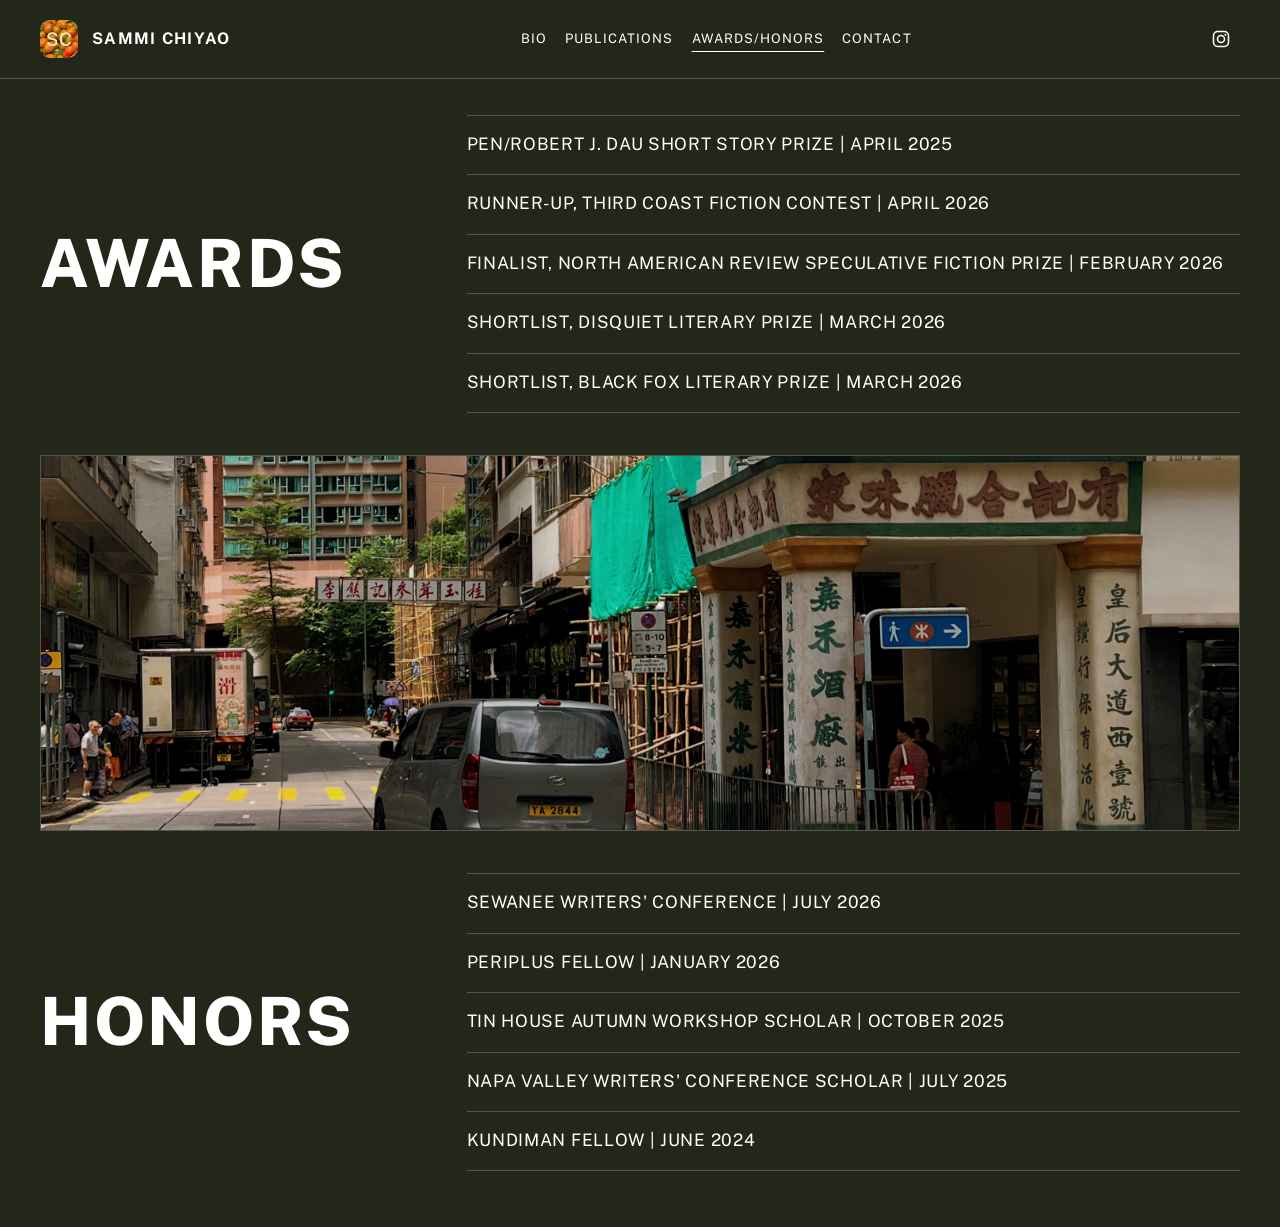
==== awards.html @ 5a01bc6b "Add files via upload" ====
<!DOCTYPE html>
<html lang="en">
  <head>
    <meta charset="utf-8">
    <meta name="viewport" content="width=device-width, initial-scale=1">
    <title>Awards | Sammi Chiyao</title>
    <meta name="description" content="Awards and honors for Sammi Chiyao.">
    <link rel="icon" href="Icon.png?v=20260426h" type="image/png">
    <link rel="shortcut icon" href="Icon.png?v=20260426h" type="image/png">
    <link rel="apple-touch-icon" href="Icon.png?v=20260426h">
    <link rel="preconnect" href="https://fonts.googleapis.com">
    <link rel="preconnect" href="https://fonts.gstatic.com" crossorigin>
    <link
      href="https://fonts.googleapis.com/css2?family=Public+Sans:wght@400;600;800&display=swap"
      rel="stylesheet"
    >
    <link rel="stylesheet" href="styles.css?v=20260426h">
  </head>
  <body>
    <div class="site-shell">
      <header class="topbar">
        <div class="topbar-inner">
          <a class="brand-link" href="index.html">
            <img class="brand-icon" src="Icon.png" alt="SC icon">
            <span><strong>SAMMI CHIYAO</strong></span>
          </a>
          <nav class="topnav" aria-label="Primary">
            <a class="nav-link" href="index.html">BIO</a>
            <a class="nav-link" href="publications.html">PUBLICATIONS</a>
            <a class="nav-link" href="awards.html" aria-current="page">AWARDS/HONORS</a>
            <a class="nav-link" href="contact.html">CONTACT</a>
          </nav>
          <a
            class="social-link"
            href="https://www.instagram.com/sammichiyao/"
            target="_blank"
            rel="noreferrer"
            aria-label="Instagram"
          >
            <svg width="20" height="20" viewBox="0 0 24 24" fill="none" aria-hidden="true">
              <rect x="3" y="3" width="18" height="18" rx="5" stroke="currentColor" stroke-width="1.8"></rect>
              <circle cx="12" cy="12" r="4.2" stroke="currentColor" stroke-width="1.8"></circle>
              <circle cx="17.3" cy="6.8" r="1.2" fill="currentColor"></circle>
            </svg>
          </a>
        </div>
      </header>

      <main class="page awards-page">
        <section class="awards-section">
          <h1 class="section-label">AWARDS</h1>
          <ul class="section-items">
            <li><a href="https://pen.org/twelve-emerging-writers-to-receive-2025-pen-robert-j-dau-short-story-prize/" target="_blank" rel="noreferrer">pen/robert j. dau short story prize</a> | april 2025</li>
            <li><a href="https://thirdcoastmagazine.com/contests/" target="_blank" rel="noreferrer">runner-up, third coast fiction contest</a> | april 2026</li>
            <li><a href="https://northamericanreview.org/open-space/2026/nar-editors/winners-2026-kurt-vonnegut-speculative-fiction-prize" target="_blank" rel="noreferrer">finalist, north american review speculative fiction prize</a> | february 2026</li>
            <li><a href="https://disquietinternational.org/the-program/contests-scholarships/" target="_blank" rel="noreferrer">shortlist, disquiet literary prize</a> | march 2026</li>
            <li><a href="https://blackfoxlitmag.com/contests/" target="_blank" rel="noreferrer">shortlist, black fox literary prize</a> | march 2026</li>
          </ul>
        </section>

        <div class="separator-photo">
          <img src="street1_VSCO.jpg" alt="Street scene">
        </div>

        <section class="awards-section">
          <h2 class="section-label">HONORS</h2>
          <ul class="section-items">
            <li><a href="https://sewaneewriters.org/" target="_blank" rel="noreferrer">sewanee writers' conference</a> | july 2026</li>
            <li><a href="https://lithub.com/announcing-the-2026-class-of-periplus-fellows/" target="_blank" rel="noreferrer">periplus fellow</a> | january 2026</li>
            <li><a href="https://mccormackwritingcenter.org/mccormack-writing-center-residents-and-scholars/" target="_blank" rel="noreferrer">tin house autumn workshop scholar</a> | october 2025</li>
            <li><a href="https://www.napawritersconference.org/" target="_blank" rel="noreferrer">napa valley writers' conference scholar</a> | july 2025</li>
            <li><a href="https://www.kundiman.org/fellows" target="_blank" rel="noreferrer">kundiman fellow</a> | june 2024</li>
          </ul>
        </section>
      </main>
    </div>
  </body>
  </html>
---- styles.css ----
:root {
  --bg: #232719;
  --white: #ffffff;
  --line: rgba(255, 255, 255, 0.22);
  --line-strong: rgba(255, 255, 255, 0.5);
  --content-width: min(1200px, calc(100vw - 40px));
  --nav-height: 78px;
}

*,
*::before,
*::after {
  box-sizing: border-box;
}

html {
  scroll-behavior: smooth;
}

body {
  margin: 0;
  min-height: 100vh;
  background: var(--bg);
  color: var(--white);
  font-family: "Public Sans", sans-serif;
  line-height: 1.35;
}

body,
.topbar,
.site-shell,
.page,
.bio-scroll-page,
.awards-page,
.publications-page,
.contact-page {
  background: var(--bg);
  color: var(--white);
}

img {
  display: block;
  max-width: 100%;
}

a {
  color: inherit;
  text-decoration: none;
}

.site-shell {
  min-height: 100vh;
  background: var(--bg);
}

.topbar {
  position: sticky;
  top: 0;
  z-index: 30;
  background: var(--bg);
  border-bottom: 1px solid var(--line);
}

.topbar-inner {
  width: var(--content-width);
  min-height: var(--nav-height);
  margin: 0 auto;
  display: grid;
  grid-template-columns: auto 1fr auto;
  align-items: center;
  gap: 24px;
}

.brand-link {
  display: inline-flex;
  align-items: center;
  gap: 14px;
  font-size: 1rem;
  font-weight: 800;
  letter-spacing: 0.08em;
  text-transform: uppercase;
}

.brand-link span {
  font-weight: 800;
}

.brand-icon {
  width: 38px;
  height: 38px;
  border-radius: 10px;
}

.topnav {
  display: flex;
  justify-content: center;
  gap: 18px;
  flex-wrap: wrap;
}

.nav-link {
  font-size: 0.82rem;
  font-weight: 400;
  letter-spacing: 0.08em;
  text-transform: uppercase;
}

.nav-link[aria-current="page"] {
  text-decoration: underline;
  text-underline-offset: 8px;
}

.social-link {
  width: 38px;
  height: 38px;
  display: inline-grid;
  place-items: center;
}

.page {
  width: var(--content-width);
  margin: 0 auto;
}

.bio-scroll-page {
  width: 100%;
}

.bio-hero {
  position: relative;
  width: 100%;
  background: var(--bg);
}

.bio-hero-media {
  position: relative;
  width: 100%;
}

.bio-hero-media img {
  width: 100%;
  height: auto;
  object-fit: contain;
}

.bio-hero-copy {
  position: absolute;
  left: 20px;
  right: auto;
  bottom: clamp(4.5rem, 5vh, 5.5rem);
  z-index: 2;
  width: min(33.333vw, 28rem);
}

.bio-hero-copy p {
  margin: 0;
  font-size: clamp(1.14rem, 1.8vw, 1.56rem);
  font-weight: 400;
  line-height: 1.22;
  letter-spacing: 0.04em;
  text-transform: uppercase;
  text-align: left;
  text-align: justify;
  text-justify: inter-word;
}

.publications-page {
  padding: 28px 0 48px;
}

.publication-list {
  display: grid;
  gap: 18px;
}

.publication-card {
  position: relative;
  display: block;
  min-height: 200px;
  overflow: hidden;
  border: 1px solid var(--line);
  background: #171a12;
}

.publication-card.is-static {
  display: block;
}

.publication-card::before {
  content: "";
  position: absolute;
  inset: 0;
  background: rgba(0, 0, 0, 0.18);
  transition: background-color 180ms ease;
  z-index: 1;
}

.publication-card:hover::before,
.publication-card:focus-visible::before {
  background: rgba(0, 0, 0, 0.46);
}

.publication-card img {
  position: absolute;
  inset: 0;
  width: 100%;
  height: 100%;
  object-fit: cover;
}

.publication-card.publication-egg img {
  object-position: center 56%;
}

.publication-card.publication-millboro img {
  object-position: center 46%;
}

.publication-card.publication-corn img {
  object-position: center 52%;
}

.publication-card-content {
  position: absolute;
  left: 22px;
  right: 22px;
  bottom: 22px;
  z-index: 2;
}

.publication-card-title,
.publication-card-meta,
.publication-card-date {
  margin: 0;
  text-transform: uppercase;
}

.publication-card-title a,
.publication-card-meta a,
.publication-card-date a {
  text-decoration: none;
}

.publication-card-title a:hover,
.publication-card-meta a:hover,
.publication-card-date a:hover,
.publication-card-title a:focus-visible,
.publication-card-meta a:focus-visible,
.publication-card-date a:focus-visible {
  text-decoration: underline;
  text-underline-offset: 6px;
}

.section-items a:hover,
.section-items a:focus-visible {
  text-decoration: underline;
  text-underline-offset: 6px;
}

.publication-card-title {
  font-size: clamp(1.45rem, 2.7vw, 2.1rem);
  font-weight: 800;
  letter-spacing: 0.04em;
  line-height: 1.02;
}

.publication-card-meta,
.publication-card-date {
  margin-top: 6px;
  font-size: clamp(0.9rem, 1.2vw, 1rem);
  font-weight: 400;
  letter-spacing: 0.05em;
  line-height: 1.15;
}

.awards-page {
  padding: 36px 0 56px;
}

.awards-section {
  display: grid;
  grid-template-columns: minmax(0, 1fr) minmax(0, 2fr);
  gap: 40px;
  align-items: center;
  padding: 0;
}

.awards-section + .awards-section {
  margin-top: 42px;
}

.section-label {
  margin: 0;
  font-size: clamp(2rem, 5.2vw, 5.2rem);
  font-weight: 800;
  letter-spacing: 0.04em;
  text-transform: uppercase;
  display: flex;
  align-items: center;
  justify-content: flex-start;
}

.section-items {
  list-style: none;
  margin: 0;
  padding: 0;
  border-top: 1px solid var(--line);
}

.section-items li {
  padding: 18px 0 20px;
  margin: 0;
  border-bottom: 1px solid var(--line);
  font-size: clamp(0.84rem, 1.35vw, 1.16rem);
  font-weight: 400;
  letter-spacing: 0.04em;
  line-height: 1.18;
  text-transform: uppercase;
}

.separator-photo {
  width: 100%;
  margin: 42px 0;
  border: 1px solid var(--line);
}

.separator-photo img {
  width: 100%;
  aspect-ratio: 16 / 5;
  object-fit: cover;
  object-position: center;
}

.contact-page {
  padding: 36px 0 56px;
}

.contact-form {
  max-width: 720px;
}

.contact-form,
.contact-form label,
.contact-form span,
.contact-form input,
.contact-form textarea,
.contact-form button {
  color: var(--white);
  font-family: "Public Sans", sans-serif;
  text-transform: uppercase;
}

.contact-form label {
  display: block;
  margin-bottom: 18px;
  font-size: 0.95rem;
  letter-spacing: 0.05em;
  text-transform: uppercase;
}

.contact-form span {
  display: block;
  margin-bottom: 8px;
}

.contact-form input,
.contact-form textarea {
  width: 100%;
  border: 1px solid var(--line-strong);
  background: rgba(255, 255, 255, 0.02);
  color: var(--white);
  font: inherit;
  padding: 14px 16px;
}

.contact-form textarea {
  min-height: 180px;
  resize: vertical;
}

.contact-form button {
  border: 1px solid var(--line-strong);
  background: rgba(255, 255, 255, 0.04);
  color: var(--white);
  font: inherit;
  font-weight: 700;
  letter-spacing: 0.05em;
  text-transform: uppercase;
  padding: 12px 22px;
  cursor: pointer;
}

.contact-form input::placeholder,
.contact-form textarea::placeholder {
  color: rgba(255, 255, 255, 0.66);
}

@media (max-width: 760px) {
  .awards-section {
    grid-template-columns: 1fr;
    gap: 20px;
  }

  .section-label {
    font-size: clamp(2.6rem, 10vw, 4rem);
  }
}

@media (max-width: 760px) {
  .topbar-inner {
    grid-template-columns: 1fr auto;
    grid-template-areas:
      "brand social"
      "nav nav";
    align-items: start;
    padding: 14px 0;
  }

  .brand-link {
    grid-area: brand;
  }

  .topnav {
    grid-area: nav;
    justify-content: flex-start;
    gap: 14px 18px;
  }

  .social-link {
    grid-area: social;
  }

  .bio-hero-copy {
    left: 12px;
    width: min(44vw, calc(100vw - 32px));
    bottom: clamp(2.25rem, 4vh, 3.25rem);
  }

  .publication-card {
    min-height: 180px;
  }
}

@media (max-width: 560px) {
  .page,
  .topbar-inner {
    width: min(100vw - 24px, 100%);
  }

  .brand-link {
    font-size: 0.9rem;
  }

  .nav-link {
    font-size: 0.72rem;
  }

  .bio-hero-copy {
    width: min(58vw, calc(100vw - 32px));
  }
}
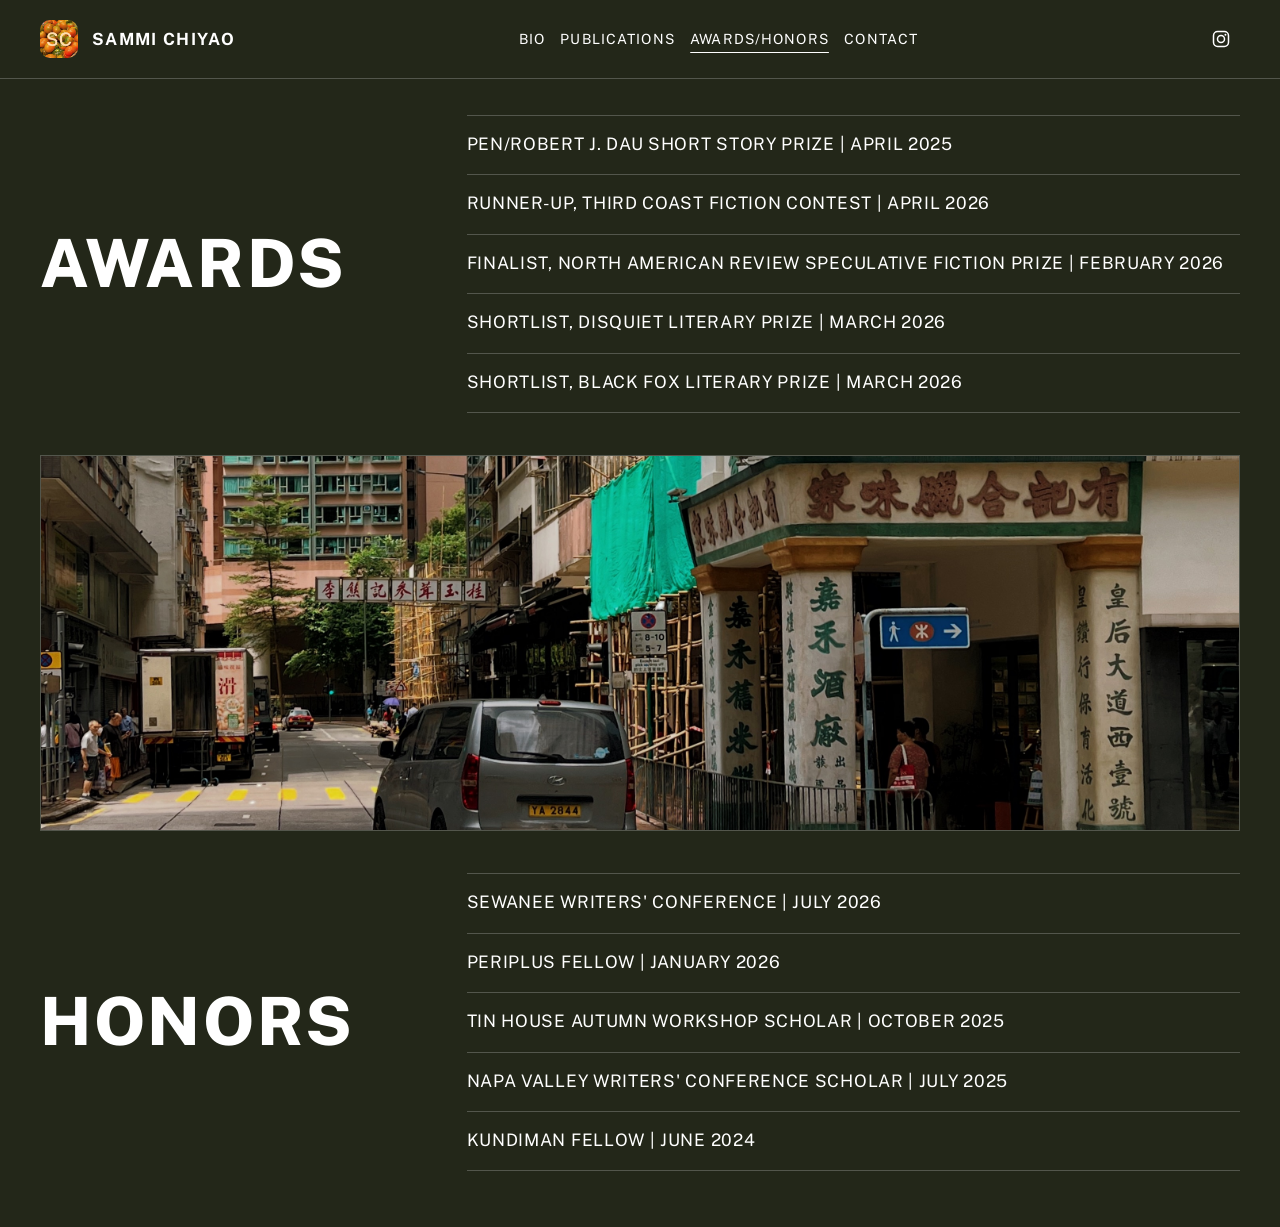
==== commit bdfc1595: "Add files via upload" ====
--- a/awards.html
+++ b/awards.html
@@ -59,7 +59,7 @@
         </section>
 
         <div class="separator-photo">
-          <img src="street1_VSCO.jpg" alt="Street scene">
+          <img src="street.jpg" alt="Street scene">
         </div>
 
         <section class="awards-section">
--- a/styles.css
+++ b/styles.css
@@ -68,14 +68,14 @@
   display: grid;
   grid-template-columns: auto 1fr auto;
   align-items: center;
-  gap: 24px;
+  gap: clamp(2rem, 3vw, 3.75rem);
 }
 
 .brand-link {
   display: inline-flex;
   align-items: center;
   gap: 14px;
-  font-size: 1rem;
+  font-size: clamp(1.05rem, 1.2vw, 1.35rem);
   font-weight: 800;
   letter-spacing: 0.08em;
   text-transform: uppercase;
@@ -94,12 +94,12 @@
 .topnav {
   display: flex;
   justify-content: center;
-  gap: 18px;
+  gap: clamp(0.75rem, 1.2vw, 1.15rem);
   flex-wrap: wrap;
 }
 
 .nav-link {
-  font-size: 0.82rem;
+  font-size: clamp(0.88rem, 0.9vw, 1.08rem);
   font-weight: 400;
   letter-spacing: 0.08em;
   text-transform: uppercase;
@@ -111,8 +111,8 @@
 }
 
 .social-link {
-  width: 38px;
-  height: 38px;
+  width: clamp(38px, 3vw, 46px);
+  height: clamp(38px, 3vw, 46px);
   display: inline-grid;
   place-items: center;
 }
@@ -147,7 +147,7 @@
   position: absolute;
   left: 20px;
   right: auto;
-  bottom: clamp(4.5rem, 5vh, 5.5rem);
+  bottom: clamp(9.5rem, 12vh, 11rem);
   z-index: 2;
   width: min(33.333vw, 28rem);
 }
@@ -423,7 +423,7 @@
   .topnav {
     grid-area: nav;
     justify-content: flex-start;
-    gap: 14px 18px;
+    gap: 10px 14px;
   }
 
   .social-link {
@@ -433,7 +433,7 @@
   .bio-hero-copy {
     left: 12px;
     width: min(44vw, calc(100vw - 32px));
-    bottom: clamp(2.25rem, 4vh, 3.25rem);
+    bottom: clamp(6rem, 10vh, 8rem);
   }
 
   .publication-card {
@@ -448,11 +448,11 @@
   }
 
   .brand-link {
-    font-size: 0.9rem;
+    font-size: 0.92rem;
   }
 
   .nav-link {
-    font-size: 0.72rem;
+    font-size: 0.74rem;
   }
 
   .bio-hero-copy {
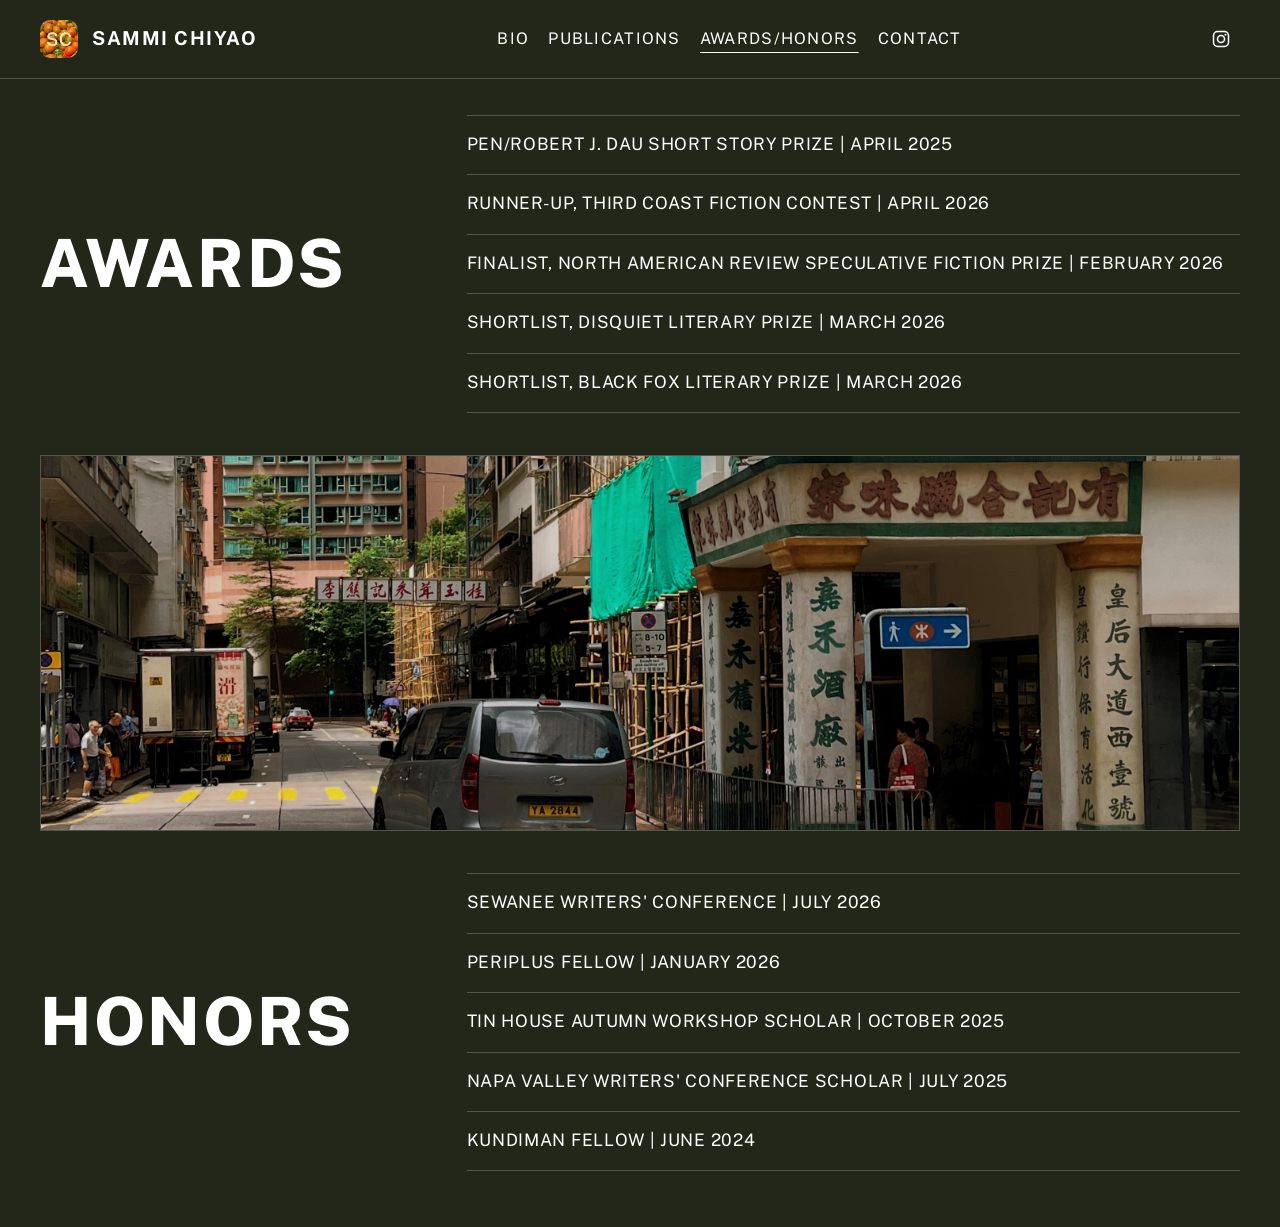
==== commit fc268c13: "Add files via upload" ====
--- a/awards.html
+++ b/awards.html
@@ -14,7 +14,7 @@
       href="https://fonts.googleapis.com/css2?family=Public+Sans:wght@400;600;800&display=swap"
       rel="stylesheet"
     >
-    <link rel="stylesheet" href="styles.css?v=20260426h">
+    <link rel="stylesheet" href="styles.css?v=20260426i">
   </head>
   <body>
     <div class="site-shell">
--- a/styles.css
+++ b/styles.css
@@ -75,7 +75,7 @@
   display: inline-flex;
   align-items: center;
   gap: 14px;
-  font-size: clamp(1.05rem, 1.2vw, 1.35rem);
+  font-size: clamp(1.2rem, 1.5vw, 1.65rem);
   font-weight: 800;
   letter-spacing: 0.08em;
   text-transform: uppercase;
@@ -94,12 +94,12 @@
 .topnav {
   display: flex;
   justify-content: center;
-  gap: clamp(0.75rem, 1.2vw, 1.15rem);
+  gap: clamp(0.95rem, 1.5vw, 1.4rem);
   flex-wrap: wrap;
 }
 
 .nav-link {
-  font-size: clamp(0.88rem, 0.9vw, 1.08rem);
+  font-size: clamp(1rem, 1.15vw, 1.24rem);
   font-weight: 400;
   letter-spacing: 0.08em;
   text-transform: uppercase;
@@ -186,6 +186,12 @@
   display: block;
 }
 
+.publication-card-hit {
+  position: absolute;
+  inset: 0;
+  z-index: 2;
+}
+
 .publication-card::before {
   content: "";
   position: absolute;
@@ -225,7 +231,7 @@
   left: 22px;
   right: 22px;
   bottom: 22px;
-  z-index: 2;
+  z-index: 3;
 }
 
 .publication-card-title,
@@ -342,12 +348,17 @@
 .contact-form,
 .contact-form label,
 .contact-form span,
+.contact-form button {
+  color: var(--white);
+  font-family: "Public Sans", sans-serif;
+  text-transform: uppercase;
+}
+
 .contact-form input,
-.contact-form textarea,
-.contact-form button {
+.contact-form textarea {
   color: var(--white);
   font-family: "Public Sans", sans-serif;
-  text-transform: uppercase;
+  text-transform: none;
 }
 
 .contact-form label {
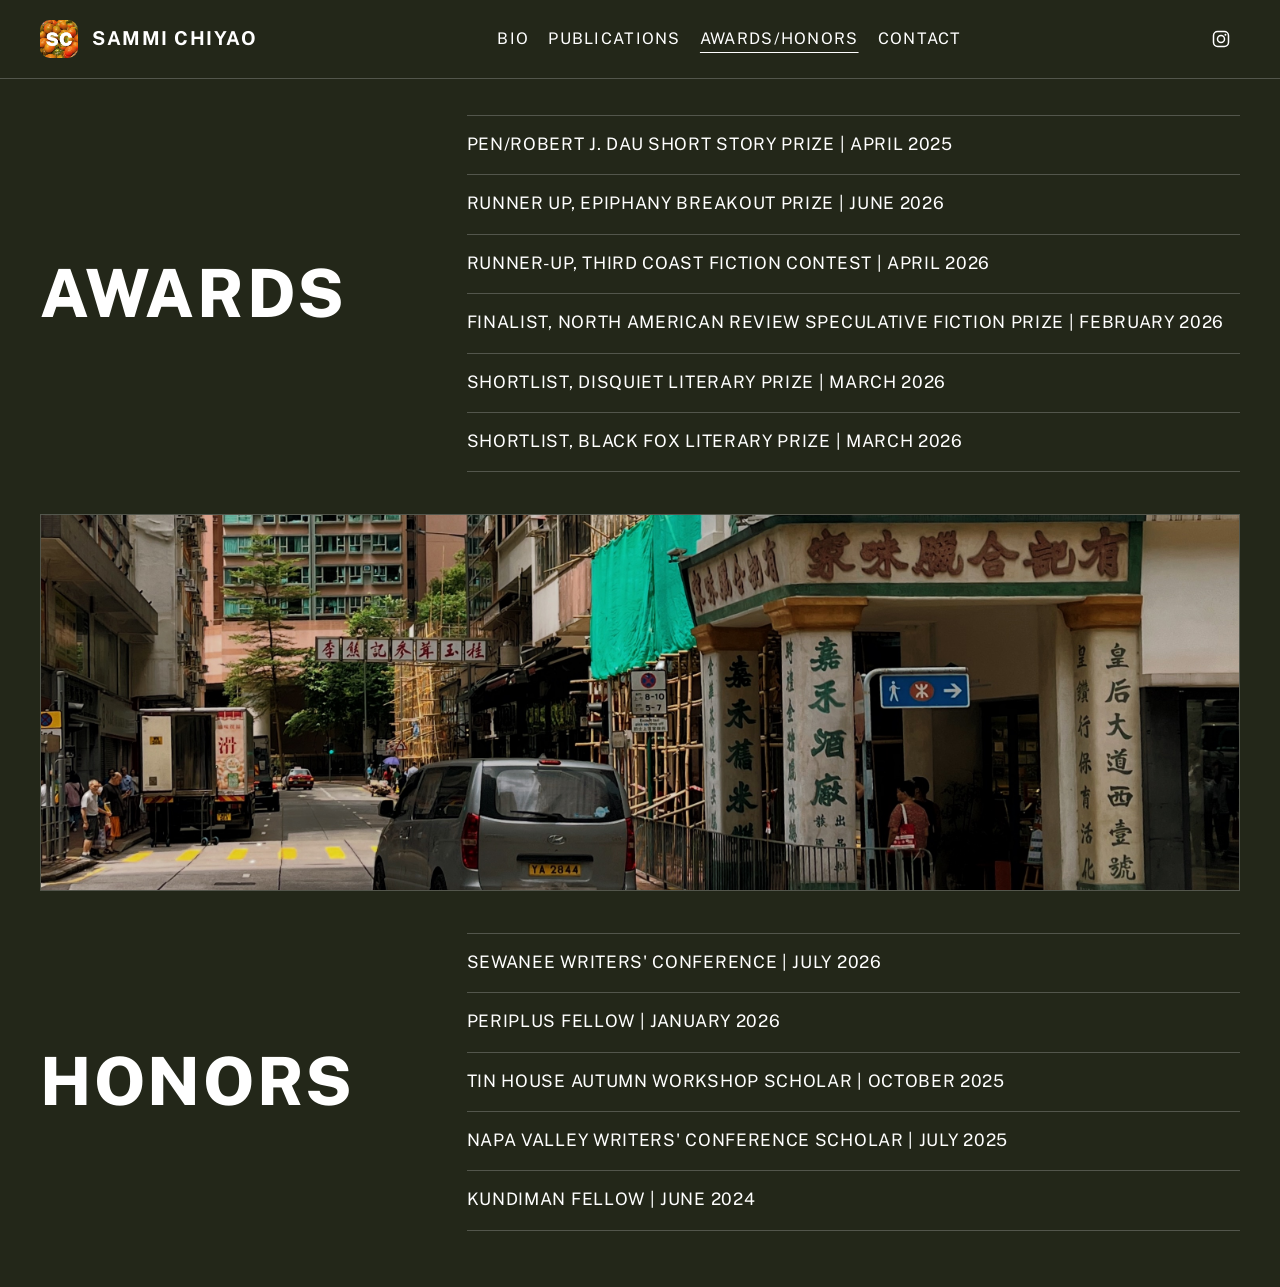
==== commit 4b5db441: "Add files via upload" ====
--- a/awards.html
+++ b/awards.html
@@ -51,10 +51,11 @@
           <h1 class="section-label">AWARDS</h1>
           <ul class="section-items">
             <li><a href="https://pen.org/twelve-emerging-writers-to-receive-2025-pen-robert-j-dau-short-story-prize/" target="_blank" rel="noreferrer">pen/robert j. dau short story prize</a> | april 2025</li>
-            <li><a href="https://thirdcoastmagazine.com/contests/" target="_blank" rel="noreferrer">runner-up, third coast fiction contest</a> | april 2026</li>
+            <li><a href="https://www.epiphanymagazine.org/news/announcement-2026-breakout-prize-winners" target="_blank" rel="noreferrer">runner up, epiphany breakout prize</a> | june 2026</li>
+            <li><a href="https://thirdcoastmagazine.com/2026/04/26/third-coast-contest-2026-results/" target="_blank" rel="noreferrer">runner-up, third coast fiction contest</a> | april 2026</li>
             <li><a href="https://northamericanreview.org/open-space/2026/nar-editors/winners-2026-kurt-vonnegut-speculative-fiction-prize" target="_blank" rel="noreferrer">finalist, north american review speculative fiction prize</a> | february 2026</li>
             <li><a href="https://disquietinternational.org/the-program/contests-scholarships/" target="_blank" rel="noreferrer">shortlist, disquiet literary prize</a> | march 2026</li>
-            <li><a href="https://blackfoxlitmag.com/contests/" target="_blank" rel="noreferrer">shortlist, black fox literary prize</a> | march 2026</li>
+            <li><a href="https://blackfoxlitmag.com/2026/03/21/results-of-our-liar-liar-prize-fall-2025/" target="_blank" rel="noreferrer">shortlist, black fox literary prize</a> | march 2026</li>
           </ul>
         </section>
 
--- a/styles.css
+++ b/styles.css
@@ -226,6 +226,10 @@
   object-position: center 52%;
 }
 
+.publication-card.publication-heaven img {
+  object-position: center center;
+}
+
 .publication-card-content {
   position: absolute;
   left: 22px;
@@ -467,6 +471,12 @@
   }
 
   .bio-hero-copy {
-    width: min(58vw, calc(100vw - 32px));
-  }
-}
+    width: min(50vw, calc(100vw - 56px));
+    bottom: clamp(1.5rem, 3vh, 3rem);
+  }
+
+  .bio-hero-copy p {
+    font-size: clamp(0.72rem, 2.2vw, 0.95rem);
+    line-height: 1.18;
+  }
+}
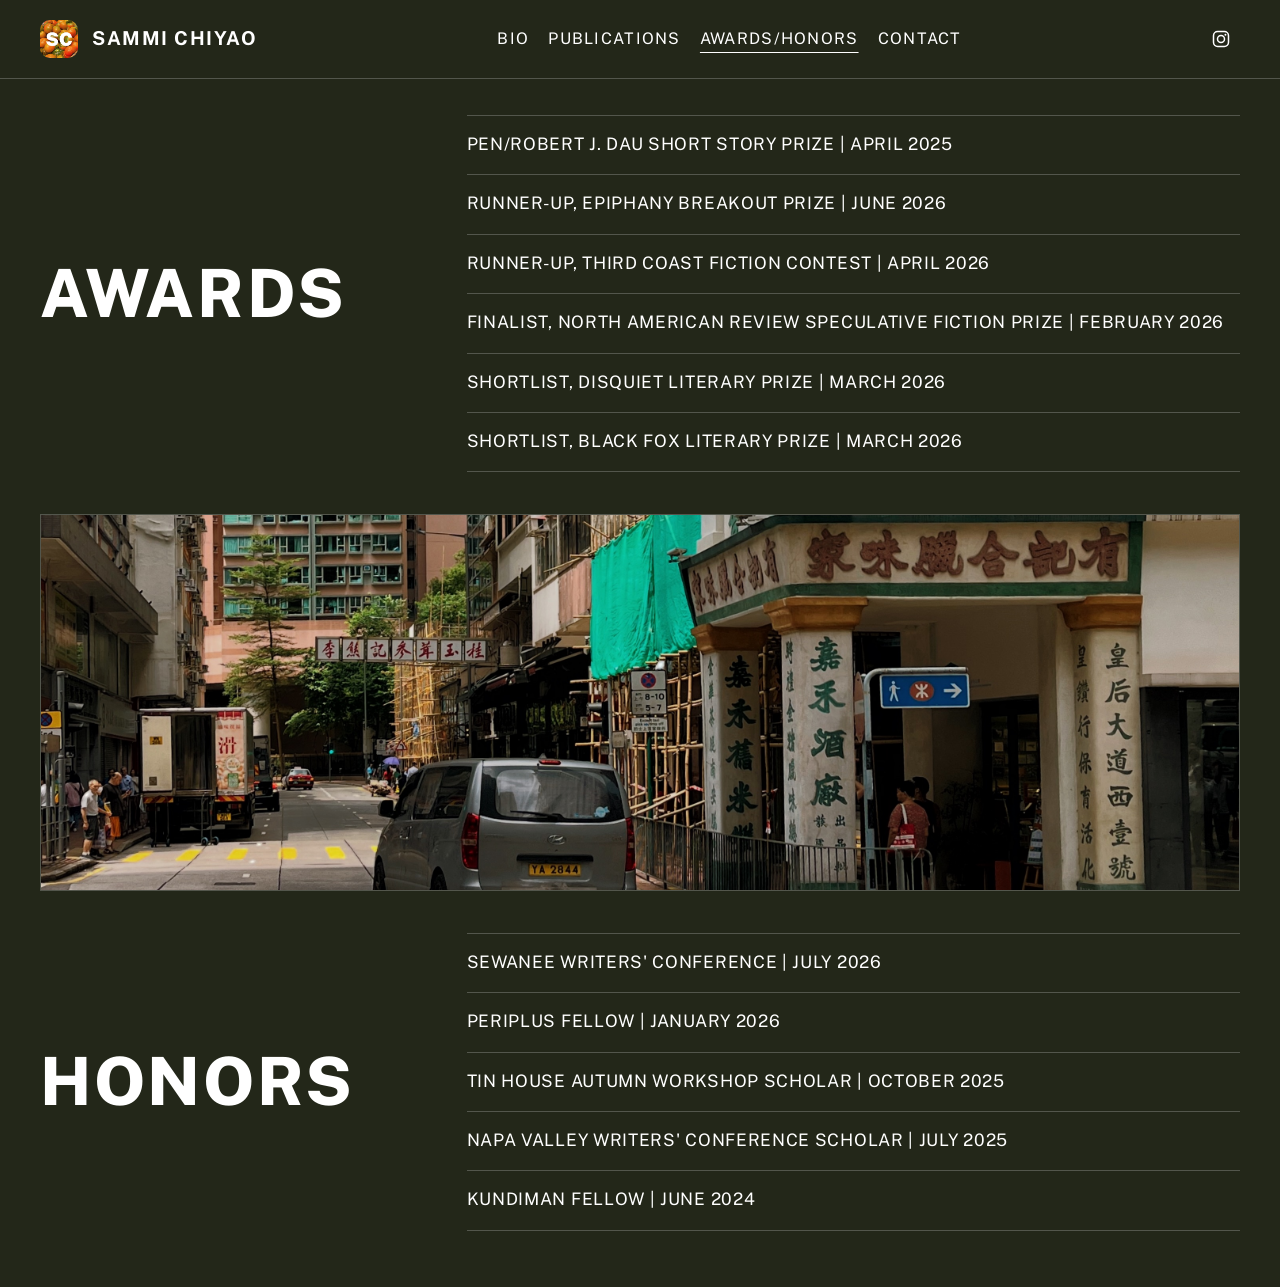
==== commit d628aae8: "Add files via upload" ====
--- a/awards.html
+++ b/awards.html
@@ -51,7 +51,7 @@
           <h1 class="section-label">AWARDS</h1>
           <ul class="section-items">
             <li><a href="https://pen.org/twelve-emerging-writers-to-receive-2025-pen-robert-j-dau-short-story-prize/" target="_blank" rel="noreferrer">pen/robert j. dau short story prize</a> | april 2025</li>
-            <li><a href="https://www.epiphanymagazine.org/news/announcement-2026-breakout-prize-winners" target="_blank" rel="noreferrer">runner up, epiphany breakout prize</a> | june 2026</li>
+            <li><a href="https://www.epiphanymagazine.org/news/announcement-2026-breakout-prize-winners" target="_blank" rel="noreferrer">runner-up, epiphany breakout prize</a> | june 2026</li>
             <li><a href="https://thirdcoastmagazine.com/2026/04/26/third-coast-contest-2026-results/" target="_blank" rel="noreferrer">runner-up, third coast fiction contest</a> | april 2026</li>
             <li><a href="https://northamericanreview.org/open-space/2026/nar-editors/winners-2026-kurt-vonnegut-speculative-fiction-prize" target="_blank" rel="noreferrer">finalist, north american review speculative fiction prize</a> | february 2026</li>
             <li><a href="https://disquietinternational.org/the-program/contests-scholarships/" target="_blank" rel="noreferrer">shortlist, disquiet literary prize</a> | march 2026</li>
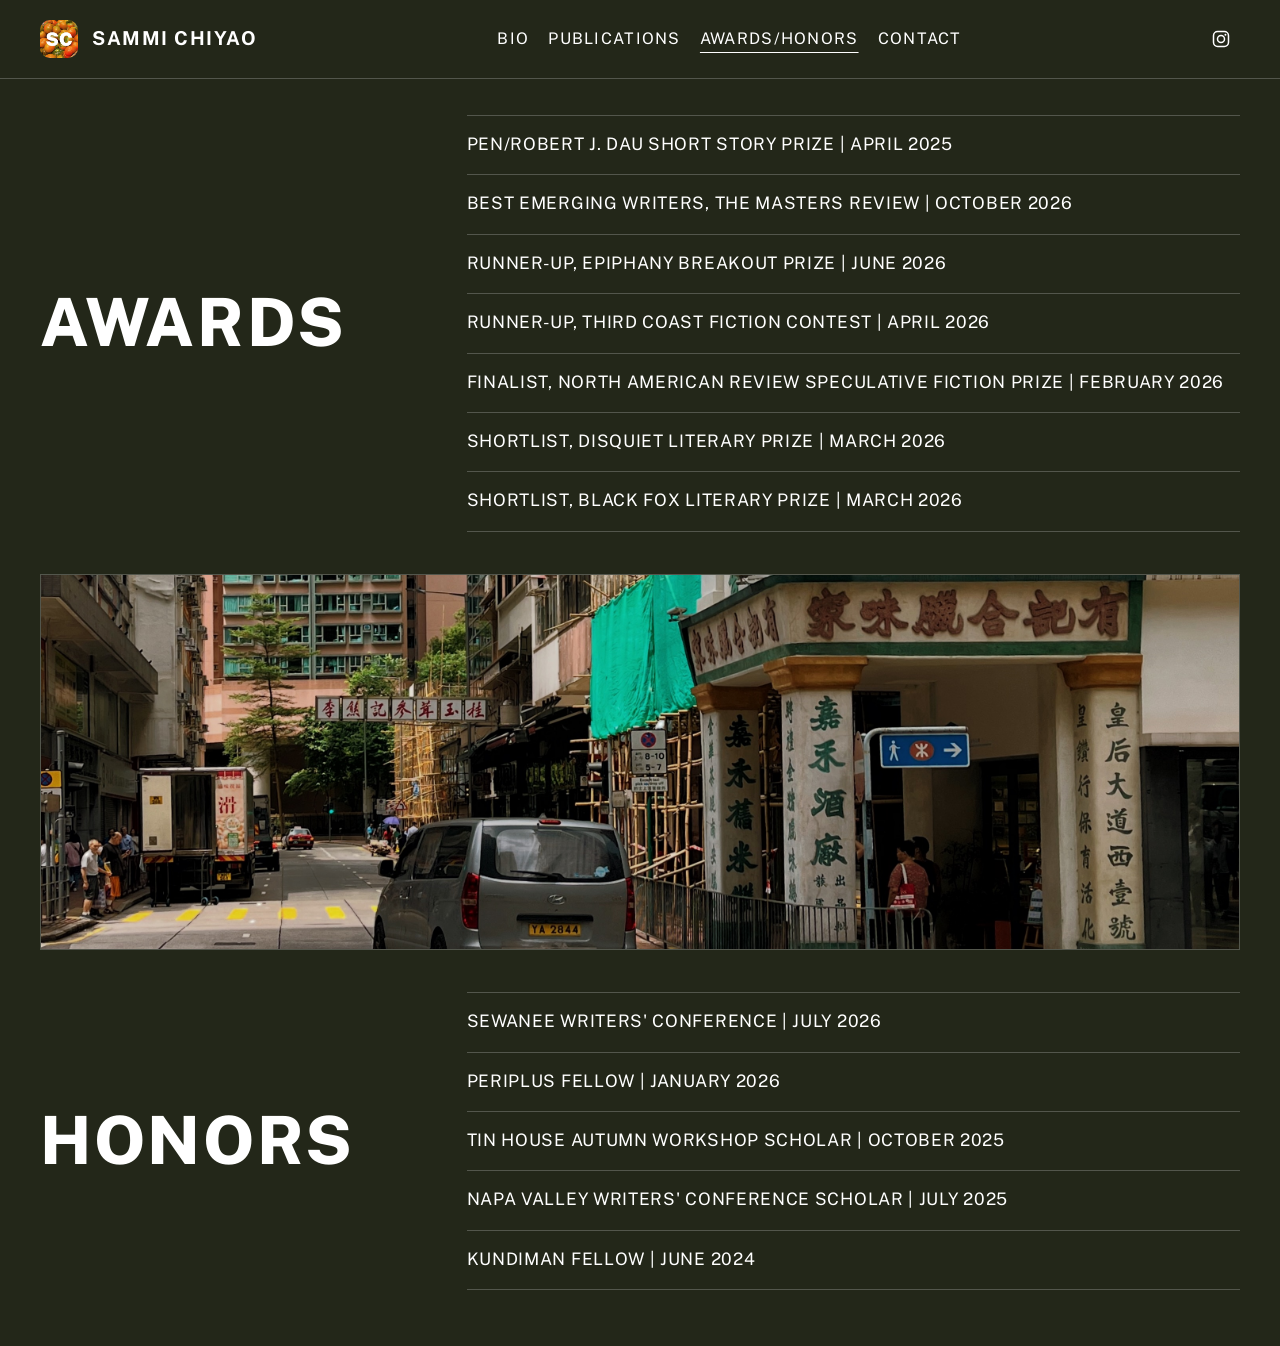
==== commit 10253ce3: "Add files via upload" ====
--- a/awards.html
+++ b/awards.html
@@ -51,6 +51,7 @@
           <h1 class="section-label">AWARDS</h1>
           <ul class="section-items">
             <li><a href="https://pen.org/twelve-emerging-writers-to-receive-2025-pen-robert-j-dau-short-story-prize/" target="_blank" rel="noreferrer">pen/robert j. dau short story prize</a> | april 2025</li>
+            <li><a href="https://mastersreview.com/anthology-finalists/" target="_blank" rel="noreferrer">Best Emerging Writers, The Masters Review</a> | October 2026</li>
             <li><a href="https://www.epiphanymagazine.org/news/announcement-2026-breakout-prize-winners" target="_blank" rel="noreferrer">runner-up, epiphany breakout prize</a> | june 2026</li>
             <li><a href="https://thirdcoastmagazine.com/2026/04/26/third-coast-contest-2026-results/" target="_blank" rel="noreferrer">runner-up, third coast fiction contest</a> | april 2026</li>
             <li><a href="https://northamericanreview.org/open-space/2026/nar-editors/winners-2026-kurt-vonnegut-speculative-fiction-prize" target="_blank" rel="noreferrer">finalist, north american review speculative fiction prize</a> | february 2026</li>
